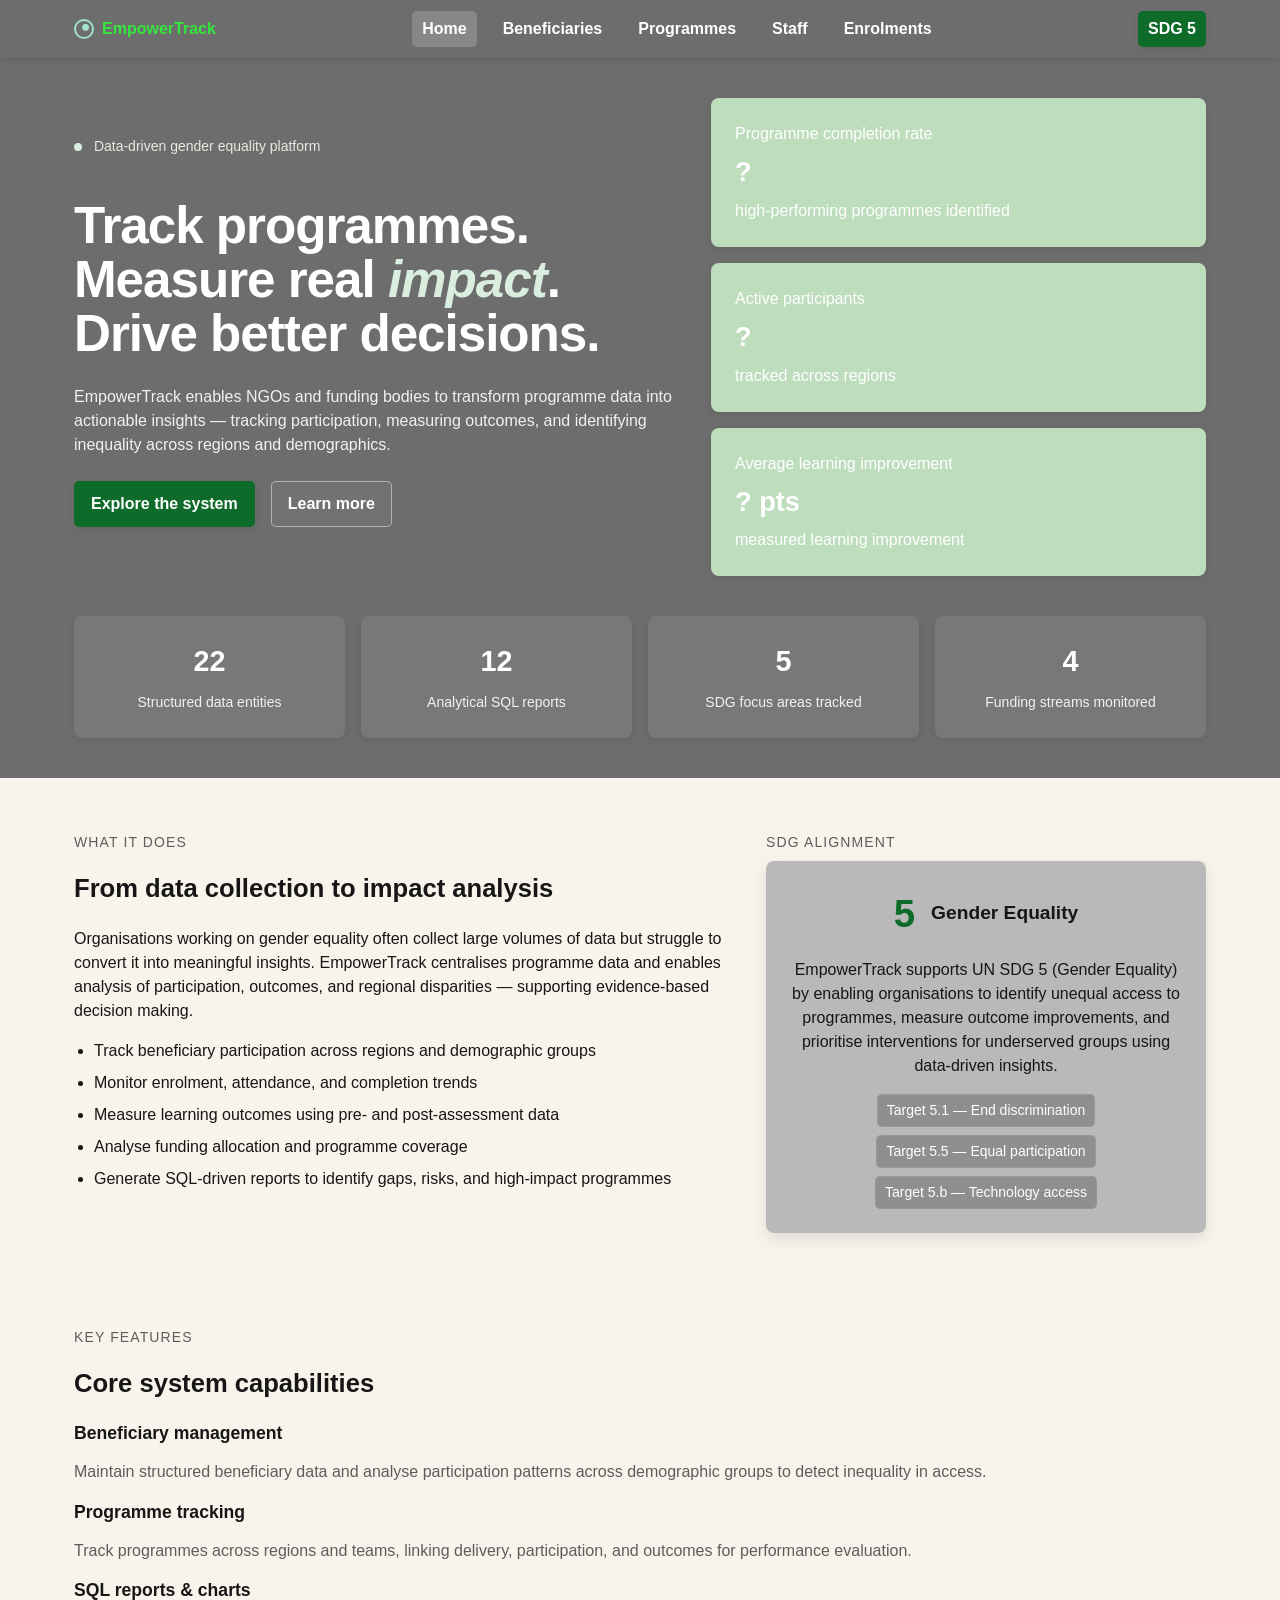
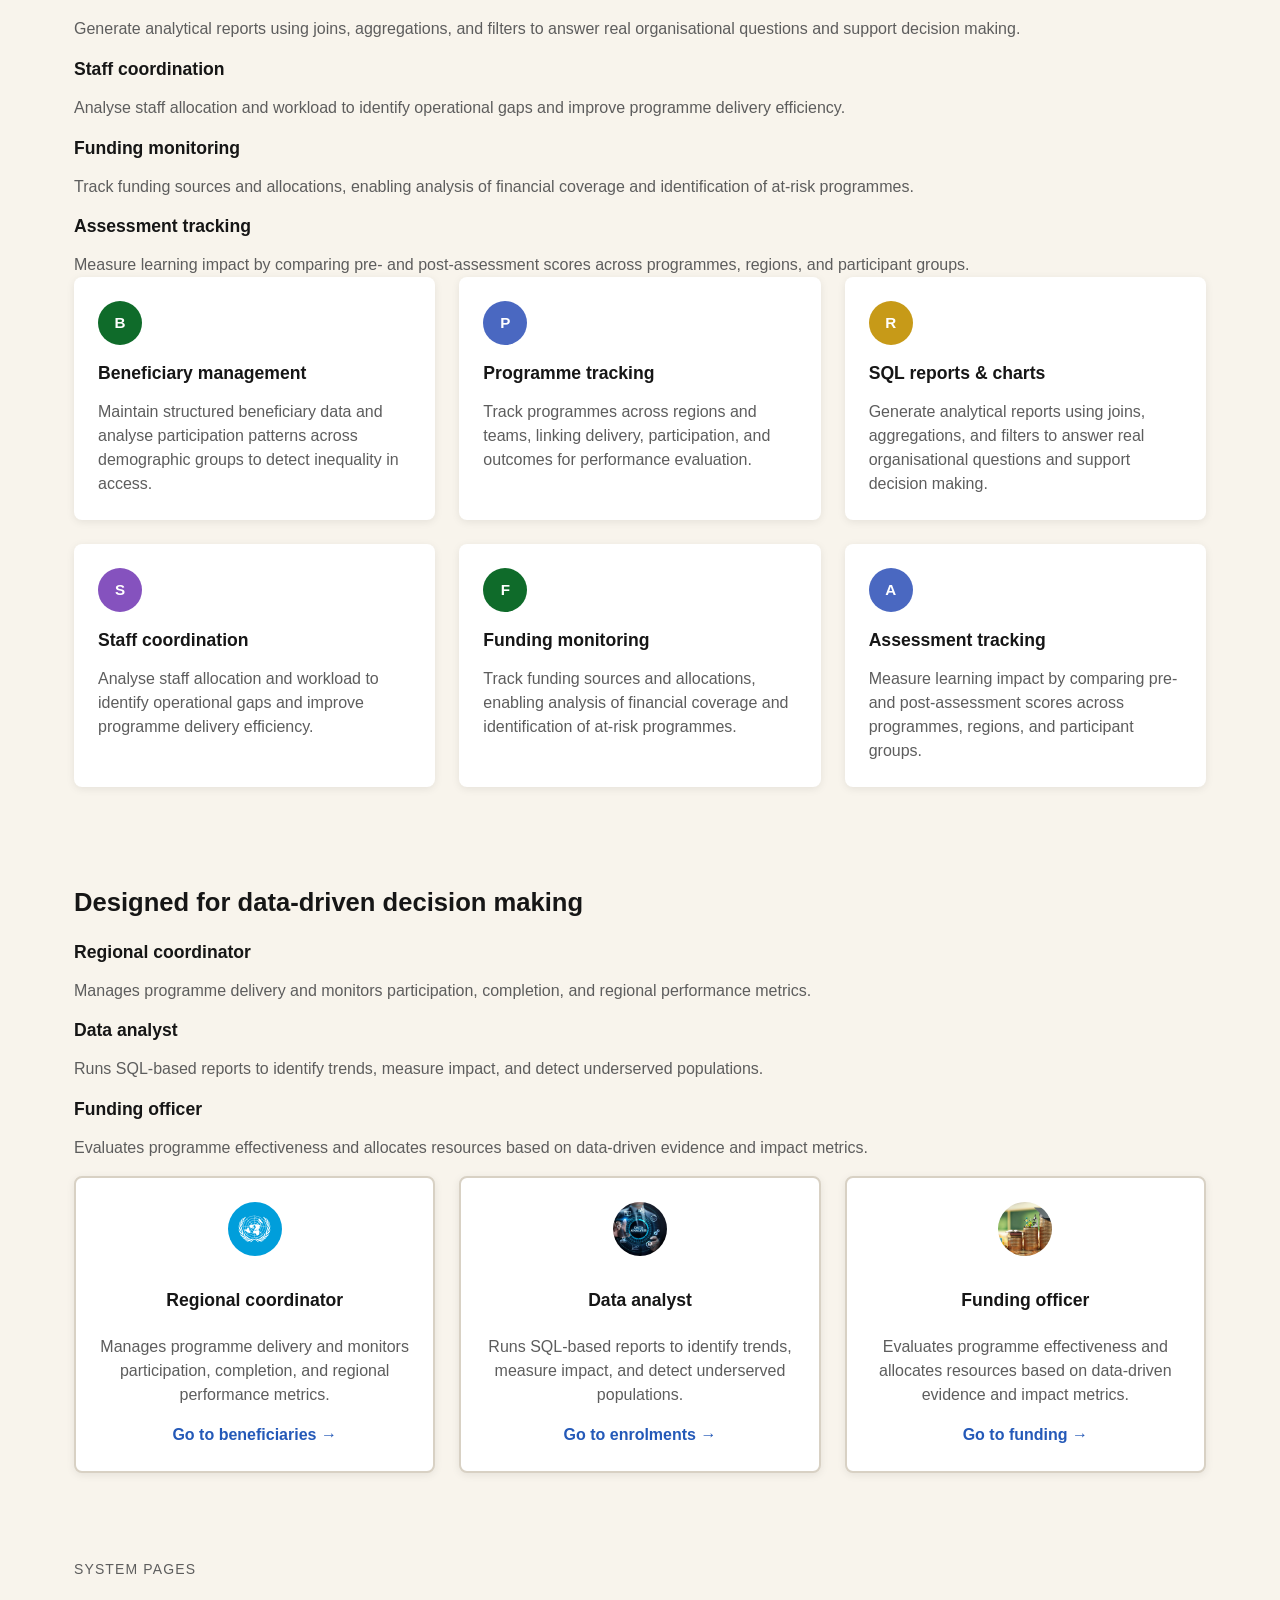
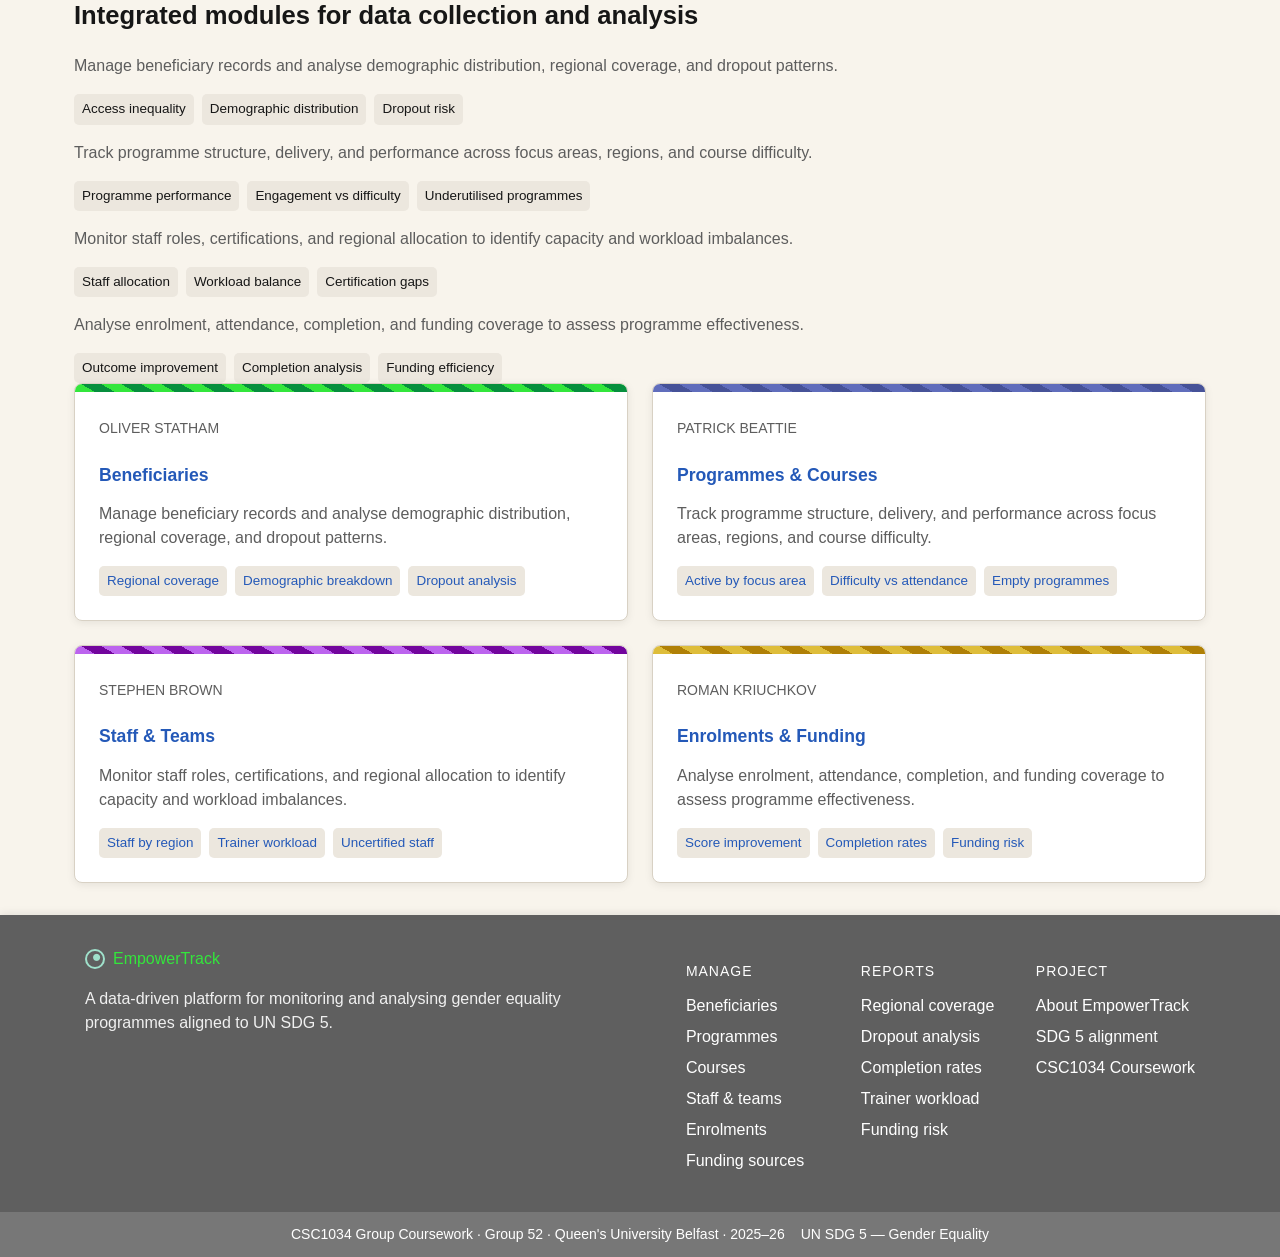
==== Website/src/html/index.html @ 38ff1b38 "Add SQL views for beneficiary progress, session attendance rate, and programme funding totals; remov" ====
<!DOCTYPE html>
<html lang="en">
<head>
  <meta charset="UTF-8" />
  <meta name="viewport" content="width=device-width, initial-scale=1.0" />
  <title>EmpowerTrack — Gender Equality Programme Monitoring</title>
  
  <link rel="preconnect" href="https://fonts.googleapis.com" />
  <link rel="preconnect" href="https://fonts.gstatic.com" crossorigin />
  <link href="https://fonts.googleapis.com/css2?family=DM+Serif+Display:ital@0;1&family=DM+Sans:opsz,wght@9..40,300;9..40,400;9..40,500&display=swap" rel="stylesheet" />
  <link rel="stylesheet" href="../css/style.css" />
</head>
<body>

  <div id="header-placeholder"></div>


  <main>

    <!-- hero section -->

    
    <section class="hero">
      <div class="container hero__inner"> 

        <div class="hero__content"> 

          
          <p class="hero__eyebrow">
            <span class="hero__eyebrow-dot"></span> 
            Data-driven gender equality platform
          </p>

          
          <h1 class="hero__title">
            Track programmes.<br>
            Measure real <em>impact</em>.<br>
            Drive better decisions.
          </h1>

          <p class="hero__subtitle">
            EmpowerTrack enables NGOs and funding bodies to transform programme data into actionable insights — tracking participation, measuring outcomes, and identifying inequality across regions and demographics.
          </p>

          <div class="hero__cta"> 
            <a href="beneficiaries.html" class="btn btn--primary">Explore the system</a>
            <a href="#about"             class="btn btn--outline">Learn more</a>
          </div>

        </div>

        
        <div class="hero__visual">
          <div class="hero__card hero__card--1">
            <span class="hero__card-label">Programme completion rate</span>
            <span class="hero__card-value">?</span>
            <span class="hero__card-sub">high-performing programmes identified</span>
          </div>
          <div class="hero__card hero__card--2">
            <span class="hero__card-label">Active participants</span>
            <span class="hero__card-value">?</span>
            <span class="hero__card-sub">tracked across regions</span>
          </div>
          <div class="hero__card hero__card--3">
            <span class="hero__card-label">Average learning improvement</span>
            <span class="hero__card-value">? pts</span>
            <span class="hero__card-sub">measured learning improvement</span>
          </div>
        </div>

      </div>
    </section>


    
    <section class="stats">
      <div class="container stats__grid"> 
        <div class="stats__item"> 
          <span class="stats__number">22</span>
          <span class="stats__label">Structured data entities</span>
        </div>
        <div class="stats__item">
          <span class="stats__number">12</span>
          <span class="stats__label">Analytical SQL reports</span>
        </div>
        <div class="stats__item">
          <span class="stats__number">5</span>
          <span class="stats__label">SDG focus areas tracked</span>
        </div>
        <div class="stats__item">
          <span class="stats__number">4</span>
          <span class="stats__label">Funding streams monitored</span>
        </div>
      </div>
    </section>


    
    <section class="about section" id="about">
      <div class="container about__inner"> 

        <div class="about__text"> 
          
          <p class="section__label">What it does</p>
            <h2 class="section__title">From data collection to impact analysis</h2>
            <p class="about__body">
              Organisations working on gender equality often collect large volumes of data but struggle to convert it into meaningful insights. EmpowerTrack centralises programme data and enables analysis of participation, outcomes, and regional disparities — supporting evidence-based decision making.
            </p>
            <ul class="about__list">
              <li>Track beneficiary participation across regions and demographic groups</li>
              <li>Monitor enrolment, attendance, and completion trends</li>
              <li>Measure learning outcomes using pre- and post-assessment data</li>
              <li>Analyse funding allocation and programme coverage</li>
              <li>Generate SQL-driven reports to identify gaps, risks, and high-impact programmes</li>
            </ul>
        </div>

        <div class="about__aside"> 
          <p class="section__label">SDG alignment</p>
          <div class="sdg-card"> 
            <div class="sdg-card__header"> 
              <span class="sdg-card__num">5</span> 
              <span class="sdg-card__name">Gender Equality</span>
            </div>
            <p class="sdg-card__body">
              EmpowerTrack supports UN SDG 5 (Gender Equality) by enabling organisations to identify unequal access to programmes, measure outcome improvements, and prioritise interventions for underserved groups using data-driven insights.
            </p>
            <div class="sdg-card__targets"> 
              <span class="sdg-target">Target 5.1 — End discrimination</span>
              <span class="sdg-target">Target 5.5 — Equal participation</span>
              <span class="sdg-target">Target 5.b — Technology access</span>
            </div>
          </div>
        </div>

      </div>
    </section>


    
    <section class="features section section--alt">
      <div class="container">

        <div class="section__header"> 
          <p class="section__label">Key features</p>
          <h2 class="section__title">Core system capabilities</h2>

          <h3 class="feature-card__title">Beneficiary management</h3>
          <p class="feature-card__body">
            Maintain structured beneficiary data and analyse participation patterns across demographic groups to detect inequality in access.
          </p>

          <h3 class="feature-card__title">Programme tracking</h3>
          <p class="feature-card__body">
            Track programmes across regions and teams, linking delivery, participation, and outcomes for performance evaluation.
          </p>

          <h3 class="feature-card__title">SQL reports &amp; charts</h3>
          <p class="feature-card__body">
            Generate analytical reports using joins, aggregations, and filters to answer real organisational questions and support decision making.
          </p>

          <h3 class="feature-card__title">Staff coordination</h3>
          <p class="feature-card__body">
            Analyse staff allocation and workload to identify operational gaps and improve programme delivery efficiency.
          </p>

          <h3 class="feature-card__title">Funding monitoring</h3>
          <p class="feature-card__body">
            Track funding sources and allocations, enabling analysis of financial coverage and identification of at-risk programmes.
          </p>

          <h3 class="feature-card__title">Assessment tracking</h3>
          <p class="feature-card__body">
            Measure learning impact by comparing pre- and post-assessment scores across programmes, regions, and participant groups.
          </p>
        </div>

        <div class="features__grid"> 

          
          
          <div class="feature-card">
            <div class="feature-card__icon feature-card__icon--green">B</div>
            <h3 class="feature-card__title">Beneficiary management</h3>
            <p class="feature-card__body">Maintain structured beneficiary data and analyse participation patterns across demographic groups to detect inequality in access.</p>
          </div>

          <div class="feature-card">
            <div class="feature-card__icon feature-card__icon--blue">P</div>
            <h3 class="feature-card__title">Programme tracking</h3>
            <p class="feature-card__body">Track programmes across regions and teams, linking delivery, participation, and outcomes for performance evaluation.</p>
          </div>

          <div class="feature-card">
            <div class="feature-card__icon feature-card__icon--amber">R</div>
            <h3 class="feature-card__title">SQL reports &amp; charts</h3>
            <p class="feature-card__body">Generate analytical reports using joins, aggregations, and filters to answer real organisational questions and support decision making.</p>
          </div>

          <div class="feature-card">
            <div class="feature-card__icon feature-card__icon--purple">S</div>
            <h3 class="feature-card__title">Staff coordination</h3>
            <p class="feature-card__body">Analyse staff allocation and workload to identify operational gaps and improve programme delivery efficiency.</p>
          </div>

          <div class="feature-card">
            <div class="feature-card__icon feature-card__icon--green">F</div>
            <h3 class="feature-card__title">Funding monitoring</h3>
            <p class="feature-card__body">Track funding sources and allocations, enabling analysis of financial coverage and identification of at-risk programmes.</p>
          </div>

          <div class="feature-card">
            <div class="feature-card__icon feature-card__icon--blue">A</div>
            <h3 class="feature-card__title">Assessment tracking</h3>
            <p class="feature-card__body">Measure learning impact by comparing pre- and post-assessment scores across programmes, regions, and participant groups.</p>
          </div>

        </div>
      </div>
    </section>


    
    <section class="users section">
      <!-- team cards -->
      <div class="container">
        <div class="section__header">
          <h2 class="section__title">Designed for data-driven decision making</h2>

          <h3 class="user-card__role">Regional coordinator</h3>
          <p class="user-card__desc">
            Manages programme delivery and monitors participation, completion, and regional performance metrics.
          </p>

          <h3 class="user-card__role">Data analyst</h3>
          <p class="user-card__desc">
            Runs SQL-based reports to identify trends, measure impact, and detect underserved populations.
          </p>

          <h3 class="user-card__role">Funding officer</h3>
          <p class="user-card__desc">
            Evaluates programme effectiveness and allocates resources based on data-driven evidence and impact metrics.
          </p>
        </div>
        <div class="users__grid"> 

          
          
          <div class="user-card">
            <div class="user-card__avatar">
                <img src="../../images/UN.svg" alt="UN" class="user-card__avatar-img">
            </div>

            <h3 class="user-card__role">Regional coordinator</h3>
            <p class="user-card__desc">Manages programme delivery and monitors participation, completion, and regional performance metrics.</p>
            <a href="beneficiaries.html" class="user-card__link">Go to beneficiaries &rarr;</a>
          </div>

          <div class="user-card">
            <div class="user-card__avatar">
                <img src="../../images/DA.webp" alt="Data Analyst" class="user-card__avatar-img">
            </div>
            
            <h3 class="user-card__role">Data analyst</h3>
            <p class="user-card__desc">Runs SQL-based reports to identify trends, measure impact, and detect underserved populations.</p>
            <a href="enrolments.html" class="user-card__link">Go to enrolments &rarr;</a>
          </div>

          <div class="user-card">
            <div class="user-card__avatar">
                <img src="../../images/FO.jpg" alt="Funding Officer" class="user-card__avatar-img">
            </div>
            <h3 class="user-card__role">Funding officer</h3>
            <p class="user-card__desc">Evaluates programme effectiveness and allocates resources based on data-driven evidence and impact metrics.</p>
            <a href="enrolments.html" class="user-card__link">Go to funding &rarr;</a>
          </div>

        </div>
      </div>
    </section>


    
    <section class="pages section section--alt">
      <div class="container">
        <div class="section__header">
          <p class="section__label">System pages</p>
          <h2 class="section__title">Integrated modules for data collection and analysis</h2>

          <p class="page-card__desc">
            Manage beneficiary records and analyse demographic distribution, regional coverage, and dropout patterns.
          </p>
          <div class="page-card__reports">
            <span>Access inequality</span>
            <span>Demographic distribution</span>
            <span>Dropout risk</span>
          </div>

          <p class="page-card__desc">
            Track programme structure, delivery, and performance across focus areas, regions, and course difficulty.
          </p>
          <div class="page-card__reports">
            <span>Programme performance</span>
            <span>Engagement vs difficulty</span>
            <span>Underutilised programmes</span>
          </div>

          <p class="page-card__desc">
            Monitor staff roles, certifications, and regional allocation to identify capacity and workload imbalances.
          </p>
          <div class="page-card__reports">
            <span>Staff allocation</span>
            <span>Workload balance</span>
            <span>Certification gaps</span>
          </div>

          <p class="page-card__desc">
            Analyse enrolment, attendance, completion, and funding coverage to assess programme effectiveness.
          </p>
          <div class="page-card__reports">
            <span>Outcome improvement</span>
            <span>Completion analysis</span>
            <span>Funding efficiency</span>
          </div>
        </div>
        <div class="pages__grid"> 

          
          
          <a href="beneficiaries.html" class="page-card">
            <div class="page-card__stripe page-card__stripe--green"></div>
            <div class="page-card__body">
              <span class="page-card__tag">Oliver Statham</span> 
              <h3 class="page-card__name">Beneficiaries</h3>
              <p class="page-card__desc">Manage beneficiary records and analyse demographic distribution, regional coverage, and dropout patterns.</p>
              <div class="page-card__reports"> 
                <span>Regional coverage</span>
                <span>Demographic breakdown</span>
                <span>Dropout analysis</span>
              </div>
            </div>
          </a>

          <a href="programmes.html" class="page-card">
            <div class="page-card__stripe page-card__stripe--blue"></div>
            <div class="page-card__body">
              <span class="page-card__tag">Patrick Beattie</span>
              <h3 class="page-card__name">Programmes &amp; Courses</h3>
              <p class="page-card__desc">Track programme structure, delivery, and performance across focus areas, regions, and course difficulty.</p>
              <div class="page-card__reports">
                <span>Active by focus area</span>
                <span>Difficulty vs attendance</span>
                <span>Empty programmes</span>
              </div>
            </div>
          </a>

          <a href="staff.html" class="page-card">
            <div class="page-card__stripe page-card__stripe--purple"></div>
            <div class="page-card__body">
              <span class="page-card__tag">Stephen Brown</span>
              <h3 class="page-card__name">Staff &amp; Teams</h3>
              <p class="page-card__desc">Monitor staff roles, certifications, and regional allocation to identify capacity and workload imbalances.</p>
              <div class="page-card__reports">
                <span>Staff by region</span>
                <span>Trainer workload</span>
                <span>Uncertified staff</span>
              </div>
            </div>
          </a>

          <a href="enrolments.html" class="page-card">
            <div class="page-card__stripe page-card__stripe--amber"></div>
            <div class="page-card__body">
              <span class="page-card__tag">Roman Kriuchkov</span>
              <h3 class="page-card__name">Enrolments &amp; Funding</h3>
              <p class="page-card__desc">Analyse enrolment, attendance, completion, and funding coverage to assess programme effectiveness.</p>
              <div class="page-card__reports">
                <span>Score improvement</span>
                <span>Completion rates</span>
                <span>Funding risk</span>
              </div>
            </div>
          </a>

        </div>
      </div>
    </section>

  </main>


  <div id="footer-placeholder"></div>

  <script src="../js/loadComponents.js"></script>
  
  <script src="../js/main.js"></script>

</body>
</html>
---- Website/src/css/style.css ----
:root {
    --color-bg: #f4efe6;
    --color-surface: #f8f4ec;
    --color-surface-2: #ffffff;
    --color-header: #6d6d6d;
    --color-footer: #5f5f5f;
    --color-footer-bottom: #777777;
    --color-text: #161616;
    --color-muted: #5d5d5d;
    --color-link: #2459b8;
    --color-link-hover: #5f87d9;
    --color-header-link-visited: #b7efc2;
    --color-border: #d8d1c4;
    --color-shadow: rgba(0, 0, 0, 0.12);
    --color-shadow-soft: rgba(0, 0, 0, 0.08);
    --color-accent: #0f6b2a;
    --color-accent-soft: #d9eedf;
    --color-card-green: #bdddbd;
    --color-card-icon: #575656;
    --color-page-green-1: #33e63c;
    --color-page-green-2: #068f3d;
    --color-page-blue-1: #606dbc;
    --color-page-blue-2: #465298;
    --color-page-purple-1: #bc64ee;
    --color-page-purple-2: #72059d;
    --color-page-amber-1: #debd3a;
    --color-page-amber-2: #b08006;
    --color-sdg-card: #b9b9b9;
    --color-red-note: #d94d4d;
    --font-main: Arial, Helvetica, sans-serif;
    --font-alt: sans-serif;
    --font-size-base: 16px;
    --font-size-small: 14px;
    --font-size-h1: 2.2rem;
    --font-size-h2: 1.6rem;
    --font-size-h3: 1.1rem;
    --spacing-xxs: 4px;
    --spacing-xs: 8px;
    --spacing-sm: 12px;
    --spacing-md: 16px;
    --spacing-lg: 24px;
    --spacing-xl: 32px;
    --spacing-2xl: 40px;
    --spacing-3xl: 56px;
    --radius-sm: 5px;
    --radius-md: 8px;
    --radius-lg: 12px;
    --shadow-card: 0 2px 8px var(--color-shadow-soft);
    --shadow-card-hover: 0 4px 14px var(--color-shadow);
    --shadow-panel: 0 6px 16px rgba(0, 0, 0, 0.10);
    --transition-fast: 0.18s ease;
    --content-width: 1180px;
}

/* === SECTION 1: Base styles & Variables – Oliver Statham === */
/* defaults for whole page */
* {
    box-sizing: border-box;
}

html {
    scroll-behavior: smooth;
}

body {
    margin: 0;
    font-family: var(--font-main);
    font-size: var(--font-size-base);
    color: var(--color-text);
    background: var(--color-bg);
    line-height: 1.5;
}

main {
    color: var(--color-text);
    font-family: var(--font-main);
    width: 100%;
    margin: 0;
    background: var(--color-bg);
}

img, svg {
    max-width: 100%;
    display: block;
}


h1 {
    font-size: var(--font-size-h1);
    line-height: 1.08;
    letter-spacing: -0.02em;
}


h2 {
    font-size: var(--font-size-h2);
    line-height: 1.15;
}

h3 {
    font-size: var(--font-size-h3);
    line-height: 1.2;
}

p {
    margin-bottom: var(--spacing-md);
}

a {
    color: var(--color-link);
    text-decoration: none;
    transition: color var(--transition-fast), opacity var(--transition-fast), transform var(--transition-fast), box-shadow var(--transition-fast), background-color var(--transition-fast);
}

a:visited {
    color: #6f46a8;
}

a:hover {
    color: var(--color-link-hover);
}

a:active {
    color: #4f74c2;
}

.container {
    max-width: var(--content-width);
    margin: 0 auto;
    padding-left: var(--spacing-lg);
    padding-right: var(--spacing-lg);
}

.section {
    padding-top: var(--spacing-2xl);
    padding-bottom: var(--spacing-2xl);
}

.section--alt {
    background: var(--color-surface);
}

.section__label {
    text-transform: uppercase;
    letter-spacing: 0.08em;
    font-size: var(--font-size-small);
    color: var(--color-muted);
    margin-bottom: var(--spacing-xs);
}

.section__title {
    font-size: var(--font-size-h2);
    margin-bottom: var(--spacing-lg);
    font-weight: 700;
}
/* === SECTION 1 END ========================================= */




/* === SECTION 2: Header & Navigation – Patrick Beattie === */
/* nav stuff */
.site-header {
    position: sticky;
    top: 0;
    z-index: 10;
    background-color: var(--color-header);
    box-shadow: 0 2px 8px rgba(0, 0, 0, 0.12);
}

.nav {
    min-height: 58px;
    display: flex;
    align-items: center;
    justify-content: space-between;
    font-weight: 700;
    font-family: var(--font-alt);
    gap: var(--spacing-md);
}

.nav__logo {
    display: flex;
    align-items: center;
    gap: var(--spacing-xs);
    color: #fff;
}

.nav__logo:hover {
    color: #fff;
    opacity: 0.9;
}

.nav__logo-name {
    color: var(--color-page-green-1);
    font-size: 1rem;
}

.nav__logo-mark {
    width: 20px;
    height: 20px;
    border-radius: 50%;
    border: 2px solid #9FE1CB;
    background: radial-gradient(circle at 60% 40%, #9FE1CB 0 3px, transparent 4px);
    flex: 0 0 auto;
}

.nav__links {
    margin: 0 auto;
    display: flex;
    align-items: center;
    gap: var(--spacing-md);
    flex-wrap: wrap;
    justify-content: center;
}

.nav__link {
    color: #ffffff;
    padding: 6px 10px;
    border-radius: var(--radius-sm);
}

.nav__link:visited {
    color: var(--color-header-link-visited);
}

.nav__link:hover {
    color: #ffffff;
    background: rgba(255, 255, 255, 0.12);
}

.nav__link--active {
    background: rgba(255, 255, 255, 0.18);
}

.nav__burger {
    display: none;
    background: transparent;
    border: 1px solid rgba(255, 255, 255, 0.25);
    border-radius: var(--radius-sm);
    padding: 8px;
    cursor: pointer;
}

.nav__burger span {
    display: block;
    width: 18px;
    height: 2px;
    background: #ffffff;
    margin: 3px 0;
}

.nav__actions {
    display: flex;
    align-items: center;
}

.badge--sdg {
    display: inline-block;
    background-color: var(--color-accent);
    color: #fff;
    border-radius: var(--radius-sm);
    padding: 6px 10px;
    box-shadow: var(--shadow-card);
}
/* === SECTION 2 END ===== */












/* === SECTION 3: Main Content & Cards – Stephen Brown === */
/* content bits */
.hero {
    background-color: var(--color-header);
    color: #ffffff;
    padding-top: var(--spacing-2xl);
    padding-bottom: var(--spacing-2xl);
}

.hero__inner {
    display: flex;
    gap: var(--spacing-xl);
    align-items: stretch;
}

.hero__content {
    width: 55%;
    padding-top: var(--spacing-lg);
}

.hero__eyebrow {
    margin-bottom: var(--spacing-md);
    color: #e4eadf;
    font-size: var(--font-size-small);
}

.hero__eyebrow-dot {
    display: inline-block;
    width: 8px;
    height: 8px;
    border-radius: 50%;
    background: var(--color-accent-soft);
    margin-right: 8px;
}

.hero__title {
    font-size: clamp(2rem, 4vw, 3.5rem);
    line-height: 1.05;
    margin-bottom: var(--spacing-lg);
}

.hero__title em {
    color: var(--color-accent-soft);
    font-style: italic;
}

.hero__subtitle {
    max-width: 42rem;
    color: #f1f1f1;
    margin-bottom: var(--spacing-lg);
}

.hero__cta {
    display: flex;
    gap: var(--spacing-md);
    flex-wrap: wrap;
}

.btn {
    display: inline-block;
    padding: 10px 16px;
    border-radius: var(--radius-sm);
    border: 1px solid transparent;
    font-weight: 700;
}

.btn--primary {
    background: var(--color-accent);
    color: #ffffff;
    box-shadow: var(--shadow-card);
}

.btn--primary:hover {
    color: #ffffff;
    transform: translateY(-1px);
    box-shadow: var(--shadow-card-hover);
}

.btn--outline {
    border-color: rgba(255, 255, 255, 0.45);
    color: #ffffff;
    background: rgba(255, 255, 255, 0.04);
}

.btn--outline:hover {
    color: #ffffff;
    background: rgba(255, 255, 255, 0.12);
}

.hero__visual {
    width: 45%;
    display: flex;
    flex-direction: column;
    gap: var(--spacing-md);
    justify-content: center;
}

.hero__card {
    background-color: var(--color-card-green);
    border-radius: var(--radius-md);
    padding: var(--spacing-lg);
    box-shadow: var(--shadow-card);
    min-height: 92px;
}

.hero__card-label,
.hero__card-sub {
    display: block;
}

.hero__card-value {
    display: block;
    margin: 6px 0;
    font-size: 1.7rem;
    font-weight: 700;
}

.stats {
    background-color: var(--color-header);
    padding-top: 0;
    padding-bottom: var(--spacing-2xl);
}

.stats__grid {
    display: grid;
    gap: var(--spacing-md);
    grid-template-columns: repeat(4, 1fr);
}

.stats__item {
    background: rgba(255, 255, 255, 0.08);
    color: #ffffff;
    padding: var(--spacing-lg);
    border-radius: var(--radius-md);
    box-shadow: var(--shadow-card);
    text-align: center;
}

.stats__number {
    display: block;
    font-size: 1.8rem;
    font-weight: 700;
    margin-bottom: 6px;
}

.stats__label {
    font-size: var(--font-size-small);
    color: #f2f2f2;
}

.about {
    background-color: var(--color-surface);
}

.about__inner {
    display: flex;
    gap: var(--spacing-xl);
}

.about__text {
    width: 60%;
}

.about__aside {
    width: 40%;
}

.about__body {
    color: var(--color-text);
    margin-bottom: var(--spacing-md);
}

.about__list {
    margin: 0;
    padding-left: 20px;
}

.about__list li {
    margin-bottom: 8px;
}

.sdg-card {
    background-color: var(--color-sdg-card);
    border-radius: var(--radius-md);
    padding: var(--spacing-lg);
    text-align: center;
    box-shadow: var(--shadow-panel);
}

.sdg-card__header {
    display: flex;
    align-items: center;
    justify-content: center;
    gap: var(--spacing-md);
    margin-bottom: var(--spacing-md);
}

.sdg-card__num {
    font-size: 2.4rem;
    font-weight: 700;
    color: var(--color-accent);
}

.sdg-card__name {
    font-size: 1.2rem;
    font-weight: 700;
}

.sdg-card__body {
    margin-bottom: var(--spacing-md);
}

.sdg-card__targets {
    display: flex;
    flex-wrap: wrap;
    gap: var(--spacing-xs);
    justify-content: center;
}

.sdg-target {
    background-color: #8f8f8f;
    color: #ffffff;
    border-radius: var(--radius-sm);
    padding: 6px 10px;
    font-size: var(--font-size-small);
    box-shadow: inset 0 0 0 1px rgba(255, 255, 255, 0.08);
}

.features {
    margin-bottom: 0;
    padding-top: var(--spacing-2xl);
}

.features p {
    margin-bottom: 0;
}

.features__grid {
    display: grid;
    gap: var(--spacing-lg);
    justify-content: space-evenly;
    grid-template-columns: repeat(3, 1fr);
}

.feature-card {
    max-width: 100%;
    background-color: var(--color-surface-2);
    overflow: hidden;
    border-radius: var(--radius-md);
    box-shadow: var(--shadow-card);
    padding: var(--spacing-lg);
}

.feature-card__icon {
    display: grid;
    place-items: center;
    width: 44px;
    height: 44px;
    border-radius: 50%;
    color: #ffffff;
    background-color: var(--color-card-icon);
    margin-bottom: var(--spacing-md);
    font-weight: 700;
    font-size: 0.95rem;
}

.feature-card__icon--green { background: var(--color-accent); }
.feature-card__icon--blue { background: #4a68c1; }
.feature-card__icon--amber { background: #c79a18; }
.feature-card__icon--purple { background: #8552be; }

.feature-card__title {
    margin-bottom: 8px;
}

.feature-card__body {
    color: var(--color-muted);
}

.users {
    background-color: var(--color-surface);
    padding-top: var(--spacing-2xl);
}

.users__grid {
    display: grid;
    gap: var(--spacing-lg);
    justify-content: space-evenly;
    grid-template-columns: repeat(3, 1fr);
}

.user-card {
    border: 2px solid var(--color-border);
    border-radius: var(--radius-md);
    background: #ffffff;
    padding: var(--spacing-lg);
    box-shadow: var(--shadow-card);
    display: flex;
    flex-direction: column;
    align-items: center;
    text-align: center;
}

.user-card__avatar {
    width: 54px;
    height: 54px;
    border-radius: 50%;
    position: relative;
    overflow: hidden;
    display: grid;
    place-items: center;
    font-weight: 700;
    margin-bottom: var(--spacing-md);
}

.user-card__avatar-img {
    width: 100%;
    height: 100%;
    object-fit: cover;
    display: block;
}


.user-card__role {
    margin-bottom: 8px;
}

.user-card__desc {
    color: var(--color-muted);
    margin-bottom: var(--spacing-md);
}


.user-card__link {
    font-weight: 700;
}

.user-card__link:hover {
    text-decoration: underline;
}

.pages {
    background-color: var(--color-surface);
    padding-top: var(--spacing-xl);
    padding-bottom: var(--spacing-xl);
}

.pages__grid {
    display: grid;
    gap: var(--spacing-lg);
    justify-content: space-evenly;
    grid-template-columns: repeat(2, 1fr);
}

.page-card {
    display: block;
    background: var(--color-surface-2);
    border-radius: var(--radius-md);
    overflow: hidden;
    box-shadow: var(--shadow-card);
    border: 1px solid var(--color-border);
}


.page-card:hover {
    transform: translateY(-2px);
    box-shadow: var(--shadow-card-hover);
}

.page-card__stripe {
    height: 8px;
}

.page-card__stripe--green {
    background: repeating-linear-gradient(30deg, var(--color-page-green-1), var(--color-page-green-1) 10px, var(--color-page-green-2) 10px, var(--color-page-green-2) 20px);
}

.page-card__stripe--blue {
    background: repeating-linear-gradient(30deg, var(--color-page-blue-1), var(--color-page-blue-1) 10px, var(--color-page-blue-2) 10px, var(--color-page-blue-2) 20px);
}

.page-card__stripe--purple {
    background: repeating-linear-gradient(30deg, var(--color-page-purple-1), var(--color-page-purple-1) 10px, var(--color-page-purple-2) 10px, var(--color-page-purple-2) 20px);
}

.page-card__stripe--amber {
    background: repeating-linear-gradient(30deg, var(--color-page-amber-1), var(--color-page-amber-1) 10px, var(--color-page-amber-2) 10px, var(--color-page-amber-2) 20px);
}

.page-card__body {
    padding: var(--spacing-lg);
}

.page-card__tag {
    display: inline-block;
    font-size: var(--font-size-small);
    text-transform: uppercase;
    color: var(--color-muted);
    margin-bottom: var(--spacing-xs);
}

.page-card__name {
    margin-bottom: 8px;
}

.page-card__desc {
    color: var(--color-muted);
    margin-bottom: var(--spacing-md);
}

.page-card__reports {
    display: flex;
    flex-wrap: wrap;
    gap: var(--spacing-xs);
}

.page-card__reports span {
    background: #ece7de;
    border-radius: var(--radius-sm);
    padding: 5px 8px;
    font-size: 0.84rem;
}
/* SECTION 3 END */






/* === SECTION 4: Footer & Responsive – Roman Kriuchkov === */
/* footer + media here */
.site-footer {
    color: #ffffff;
    font-family: var(--font-main);
    width: 100%;
    background-color: var(--color-footer);
    box-shadow: 0 -2px 8px rgba(0, 0, 0, 0.08);
}

.footer__inner {
    display: flex;
    justify-content: space-evenly;
    gap: var(--spacing-lg);
    padding-top: var(--spacing-xl);
    padding-bottom: var(--spacing-xl);
}

.footer__brand {
    width: 50%;
}

.footer__brand-desc {
    color: #f0f0f0;
    max-width: 34rem;
}

.footer__col {
    min-width: 140px;
}

.footer__col-title {
    text-transform: uppercase;
    letter-spacing: 0.07em;
    font-size: var(--font-size-small);
    margin-bottom: var(--spacing-sm);
}

.footer__links {
    list-style: none;
    padding: 0;
    margin: 0;
}

.footer__links li {
    margin-bottom: 7px;
}

.footer__links a {
    color: #ffffff;
}

.footer__links a:hover {
    color: #d9efff;
    text-decoration: underline;
}

.footer__bottom {
    display: flex;
    background-color: var(--color-footer-bottom);
}

.footer__bottom-inner {
    display: flex;
    justify-content: space-between;
    gap: var(--spacing-md);
    padding-top: var(--spacing-sm);
    padding-bottom: var(--spacing-sm);
    font-size: var(--font-size-small);
}

.footer__sdg {
    text-align: right;
}

/* Basic responsive tweaks */
@media (max-width: 768px) {
    .nav {
        padding-top: 8px;
        padding-bottom: 8px;
    }

    .nav__burger {
        display: inline-block;
    }

    .nav__links {
        position: absolute;
        top: 58px;
        left: 0;
        right: 0;
        margin: 0;
        background: var(--color-header);
        padding: var(--spacing-md);
        display: none;
        flex-direction: column;
        align-items: flex-start;
        gap: var(--spacing-xs);
        box-shadow: var(--shadow-panel);
    }

    .nav__links.open {
        display: flex;
    }

    .hero__inner,
    .about__inner,
    .footer__inner {
        flex-direction: column;
    }

    .hero__content,
    .hero__visual,
    .about__text,
    .about__aside,
    .footer__brand {
        width: 100%;
    }

    .stats__grid,
    .features__grid,
    .users__grid,
    .pages__grid {
        grid-template-columns: repeat(2, 1fr);
    }

    .footer__bottom-inner {
        flex-direction: column;
        align-items: flex-start;
    }
}

@media (max-width: 480px) {
    .container {
        padding-left: var(--spacing-md);
        padding-right: var(--spacing-md);
    }

    .hero {
        padding-top: var(--spacing-xl);
    }

    .hero__cta {
        flex-direction: column;
        align-items: flex-start;
    }

    .stats__grid,
    .features__grid,
    .users__grid,
    .pages__grid {
        grid-template-columns: 1fr;
    }

    .section {
        padding-top: var(--spacing-xl);
        padding-bottom: var(--spacing-xl);
    }

    .page-card__reports,
    .sdg-card__targets {
        flex-direction: column;
        align-items: flex-start;
    }

    .nav__logo-name {
        font-size: 0.95rem;
    }
}
/* === SECTION 4 END ========================================= */
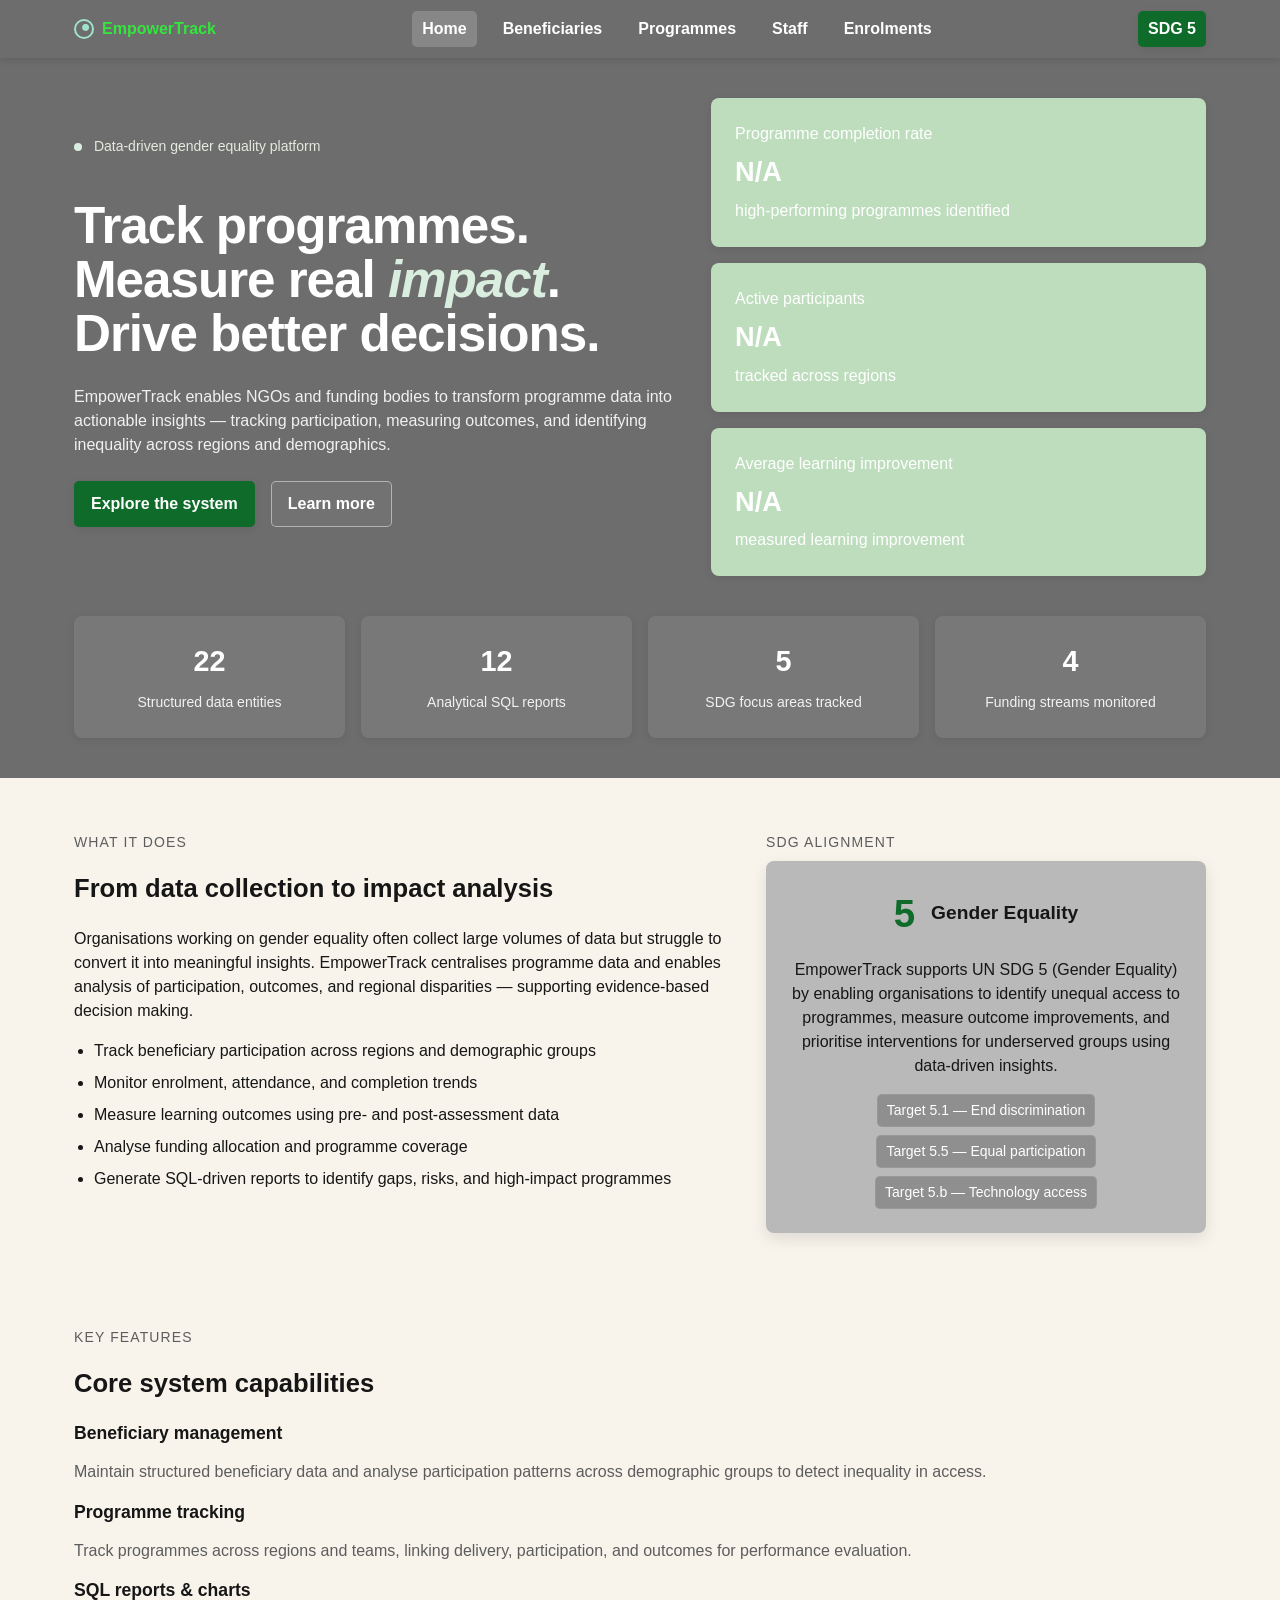
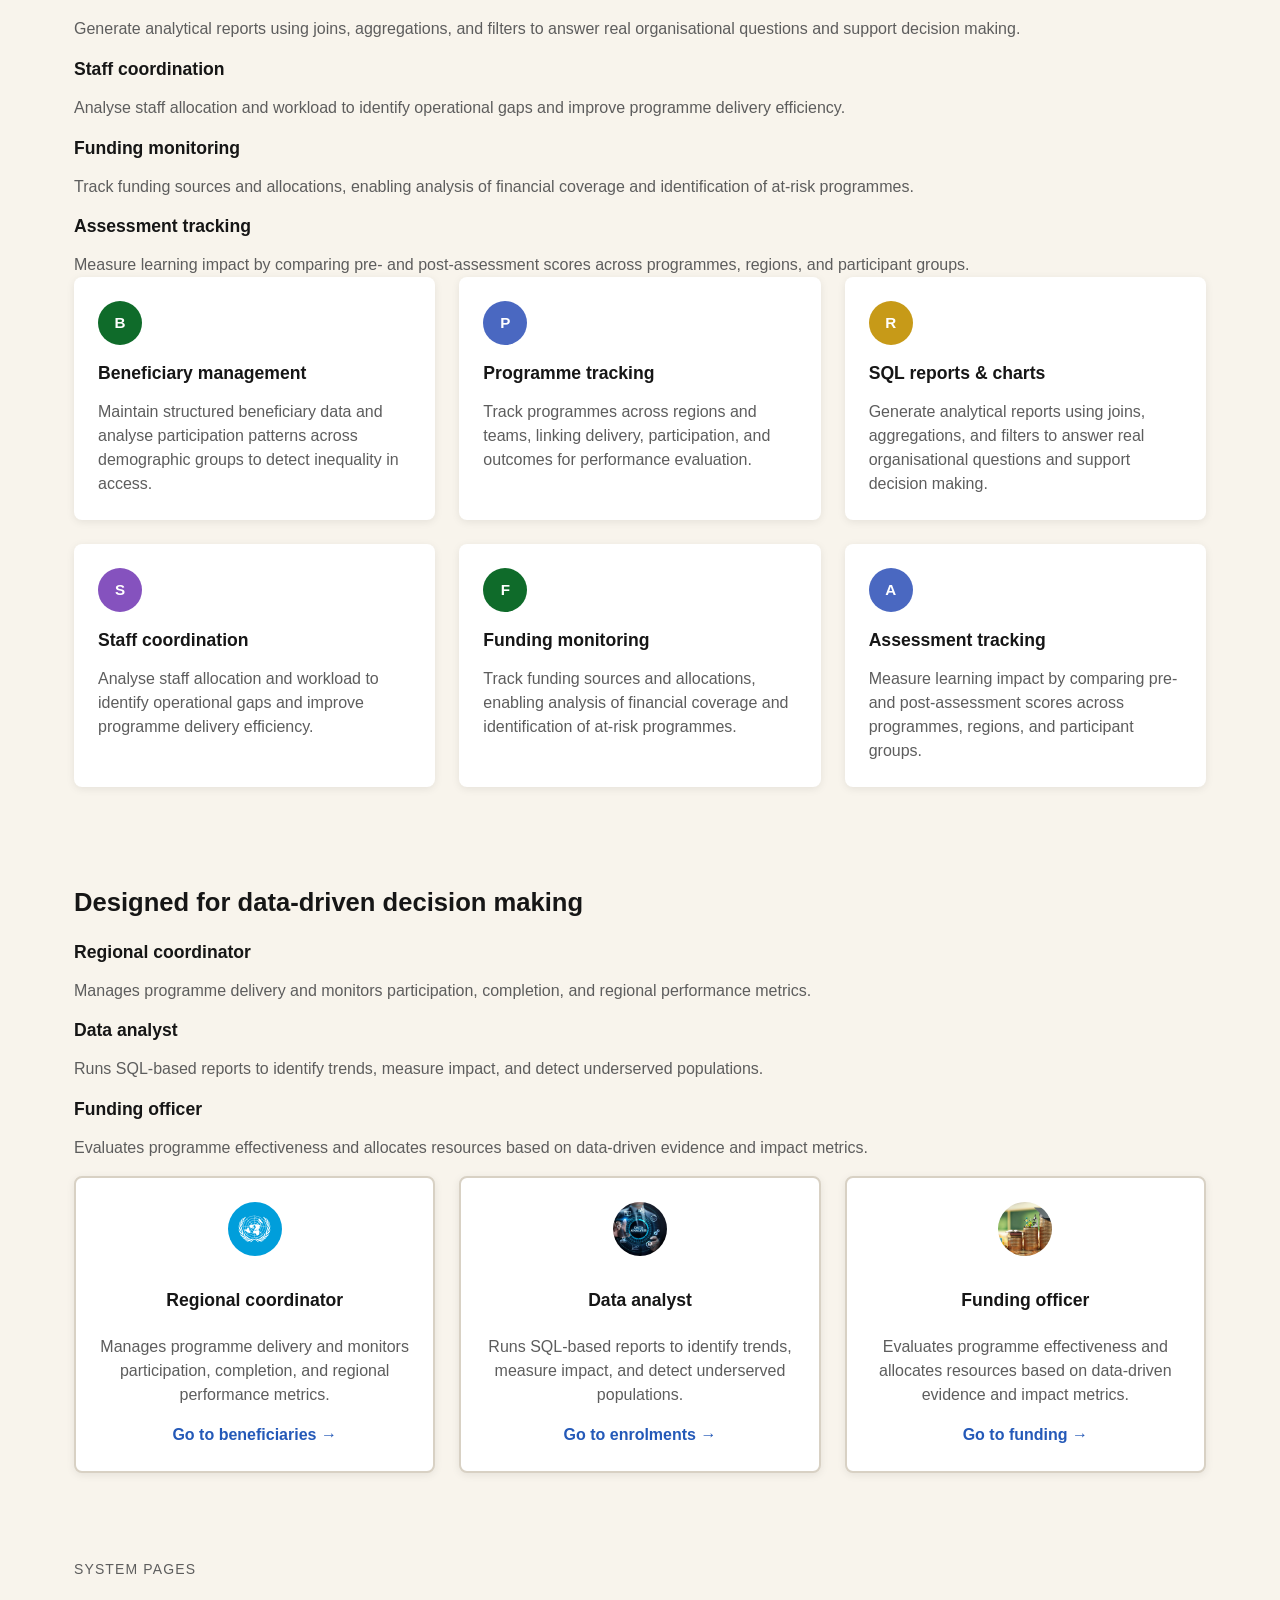
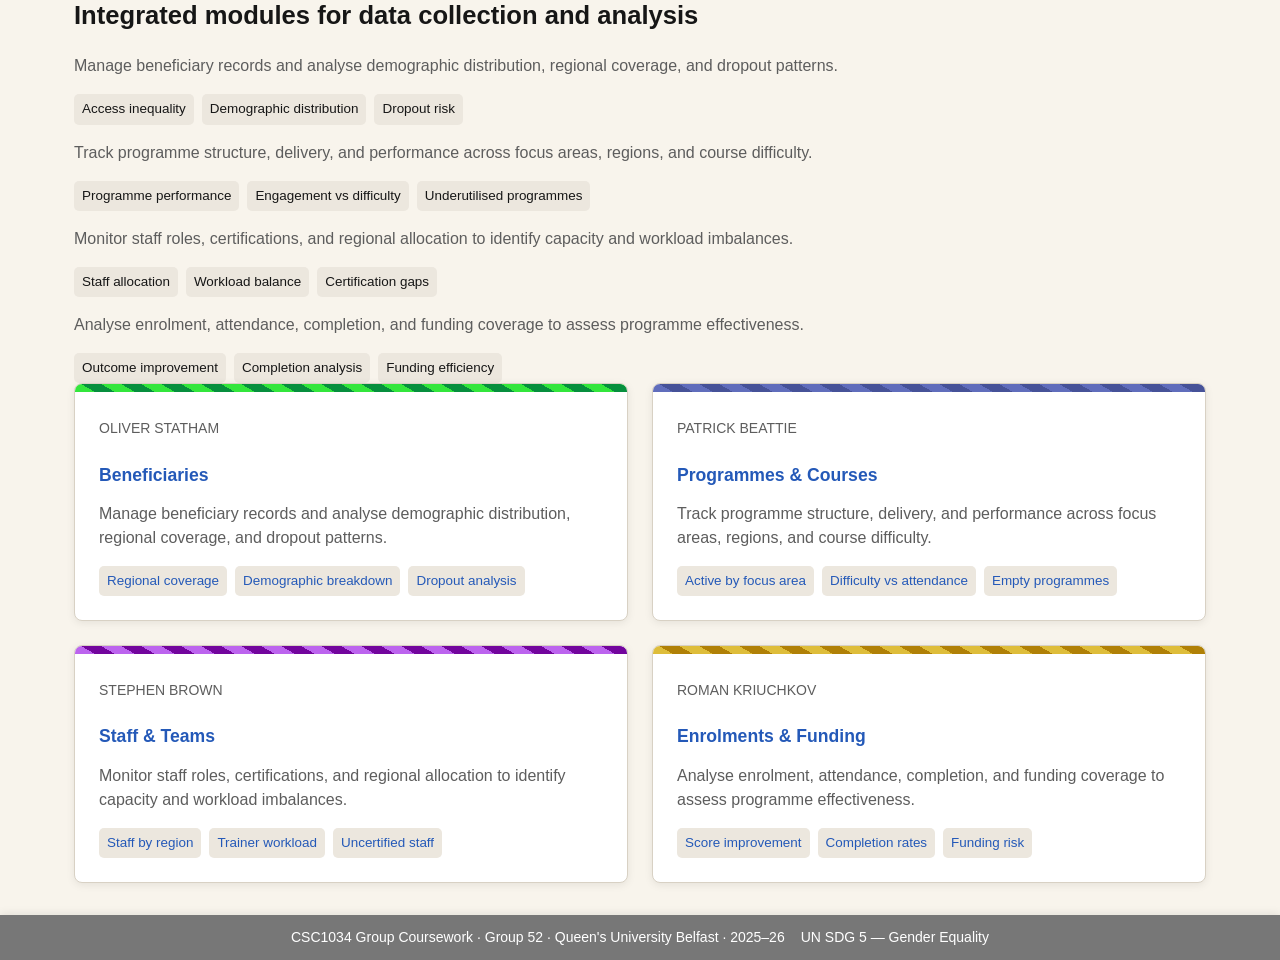
==== commit 0675d89c: "Refactor database interaction and enhance SQL views" ====
--- a/Website/src/html/index.html
+++ b/Website/src/html/index.html
@@ -394,6 +394,7 @@
   <div id="footer-placeholder"></div>
 
   <script src="../js/loadComponents.js"></script>
+  <script src="../js/repository.js"></script>
   
   <script src="../js/main.js"></script>
 
--- a/Website/src/css/style.css
+++ b/Website/src/css/style.css
@@ -159,7 +159,6 @@
 
 
 /* === SECTION 2: Header & Navigation – Patrick Beattie === */
-/* nav stuff */
 .site-header {
     position: sticky;
     top: 0;
@@ -779,7 +778,144 @@
     text-align: right;
 }
 
-/* Basic responsive tweaks */
+.form-grid {
+    display: grid;
+    grid-template-columns: repeat(2, minmax(0, 1fr));
+    gap: var(--spacing-md);
+}
+
+@media (max-width: 720px) {
+    .form-grid {
+        grid-template-columns: 1fr;
+    }
+}
+
+.form-field {
+    display: flex;
+    flex-direction: column;
+    gap: var(--spacing-xs);
+}
+
+.form-field label {
+    font-weight: 700;
+}
+
+.form-field input,
+.form-field select,
+.form-field textarea {
+    width: 100%;
+    padding: 0.7rem 0.8rem;
+    border: 1px solid var(--color-border);
+    border-radius: var(--radius-md);
+    background: var(--color-surface-2);
+    font: inherit;
+    color: var(--color-text);
+}
+
+.form-field textarea {
+    resize: vertical;
+}
+
+.form-field--inline {
+    flex-direction: row;
+    align-items: center;
+    gap: var(--spacing-sm);
+}
+
+.form-field--inline input {
+    width: auto;
+}
+
+.field-error {
+    min-height: 1em;
+    margin: 0;
+    font-size: var(--font-size-small);
+    color: var(--color-red-note);
+}
+
+.form-feedback {
+    margin: var(--spacing-sm) 0 0;
+    font-size: var(--font-size-small);
+}
+
+.form-feedback[data-state="success"] {
+    color: var(--color-accent);
+}
+
+.form-feedback[data-state="error"] {
+    color: var(--color-red-note);
+}
+
+.form-actions {
+    display: flex;
+    justify-content: flex-end;
+    gap: var(--spacing-sm);
+    margin-top: var(--spacing-md);
+    flex-wrap: wrap;
+}
+
+table {
+    width: 100%;
+    border-collapse: collapse;
+    border: 1px solid #b8b8b8;
+    margin-top: 12px;
+}
+
+th {
+    border: 1px solid #b8b8b8;
+    padding: 8px;
+    text-align: left;
+    background-color: #d9e6f2;
+}
+
+td {
+    border: 1px solid #b8b8b8;
+    padding: 8px;
+}
+
+tr {
+    border: 1px solid #b8b8b8;
+}
+
+tr:nth-child(even) {
+    background-color: #f2f2f2;
+}
+
+.table-wrapper {
+    max-height: 420px;
+    overflow: hidden;
+    border: 1px solid var(--color-border);
+    border-radius: var(--radius-md);
+    background: var(--color-surface-2);
+}
+
+.table-scroll {
+    max-height: 420px;
+    overflow-y: auto;
+}
+
+.table thead th {
+    position: sticky;
+    top: 0;
+    z-index: 2;
+}
+
+
+.btn--table {
+    background: #000;
+    color: #fff;
+    border: 1px solid #000;
+    padding: 6px 10px;
+    border-radius: var(--radius-sm);
+    font-size: var(--font-size-small);
+    cursor: pointer;
+}
+
+.btn--table:hover {
+    background: #222;
+    border-color: #222;
+}
+
 @media (max-width: 768px) {
     .nav {
         padding-top: 8px;
@@ -873,5 +1009,26 @@
         font-size: 0.95rem;
     }
 }
+
+.form-section {
+    margin-top: var(--spacing-lg);
+    padding: var(--spacing-lg);
+    border: 1px solid var(--color-border);
+    border-radius: var(--radius-md);
+    background: var(--color-surface-2);
+}
+
+.form-row {
+    display: flex;
+    flex-wrap: wrap;
+    gap: var(--spacing-md);
+    margin-bottom: var(--spacing-md);
+}
+
+.form-row .form-field {
+    flex: 1 1 220px;
+    min-width: 0;
+}
+
 /* === SECTION 4 END ========================================= */
 
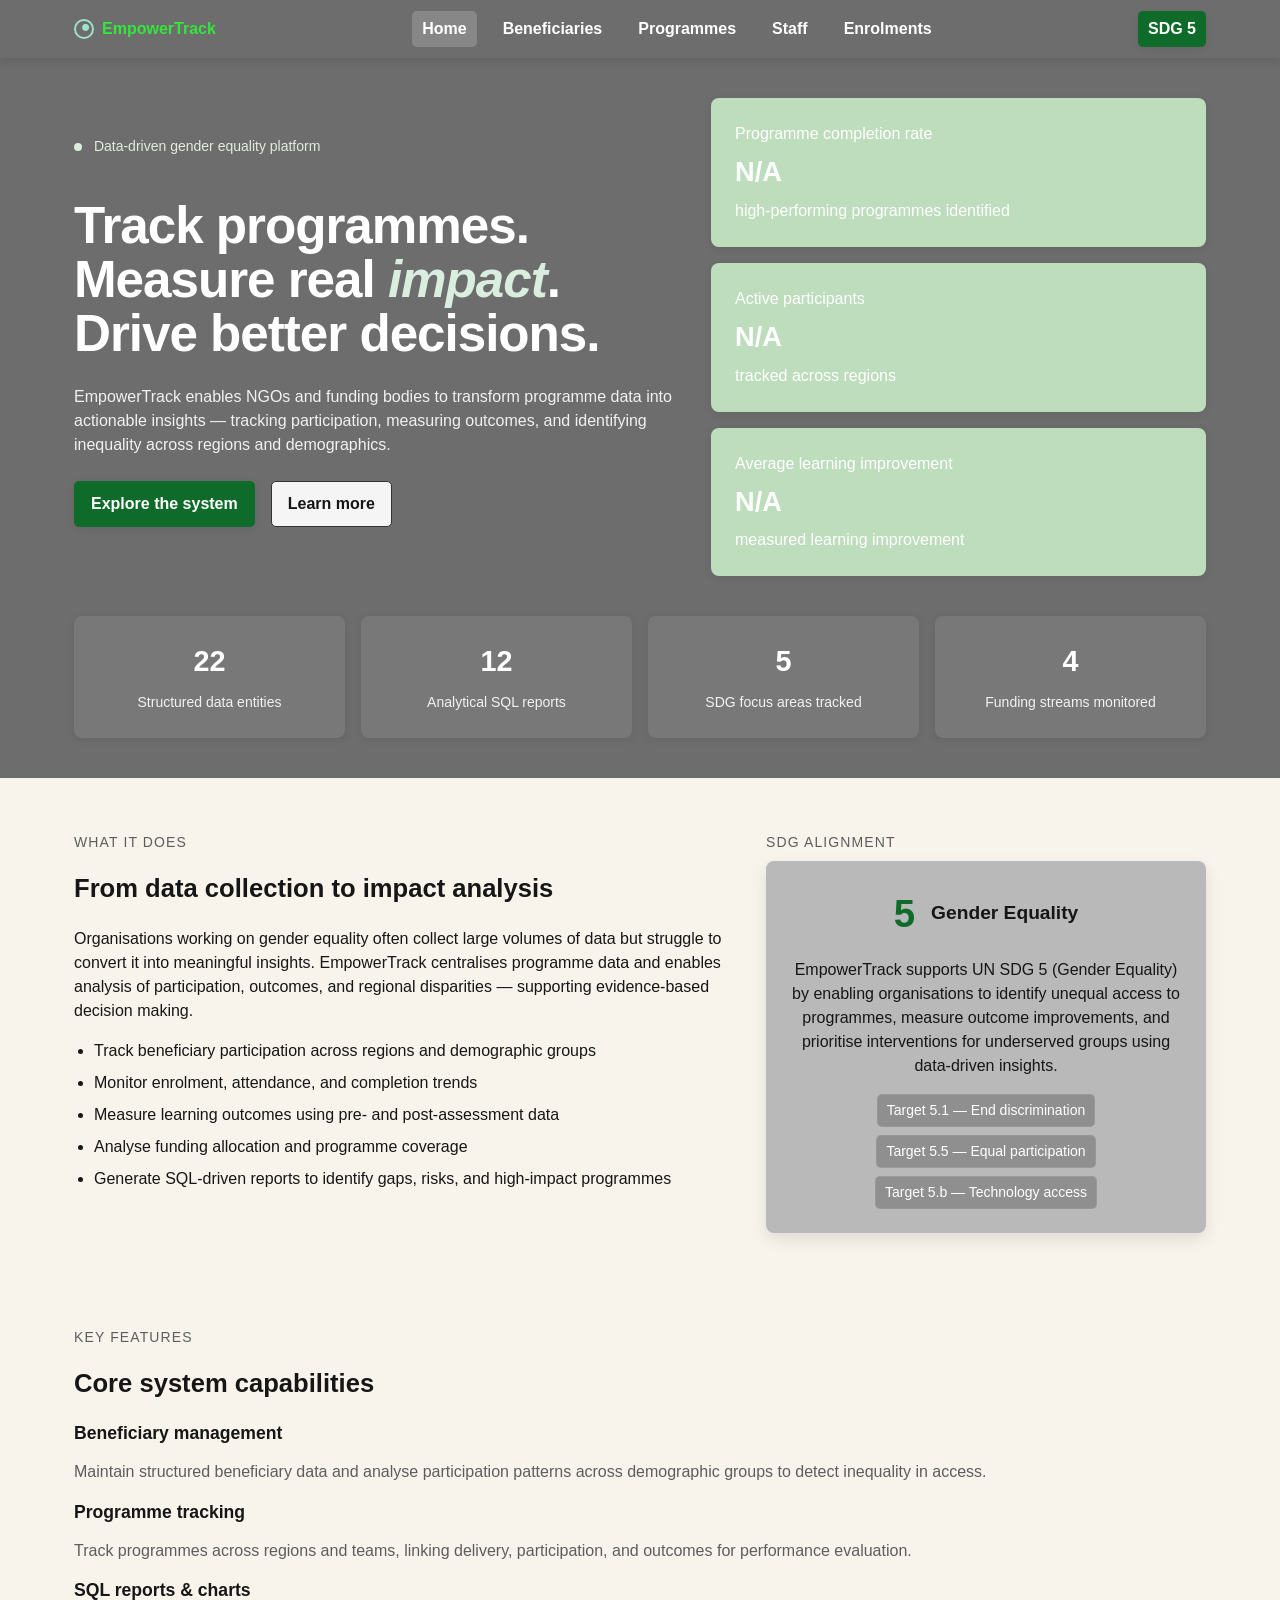
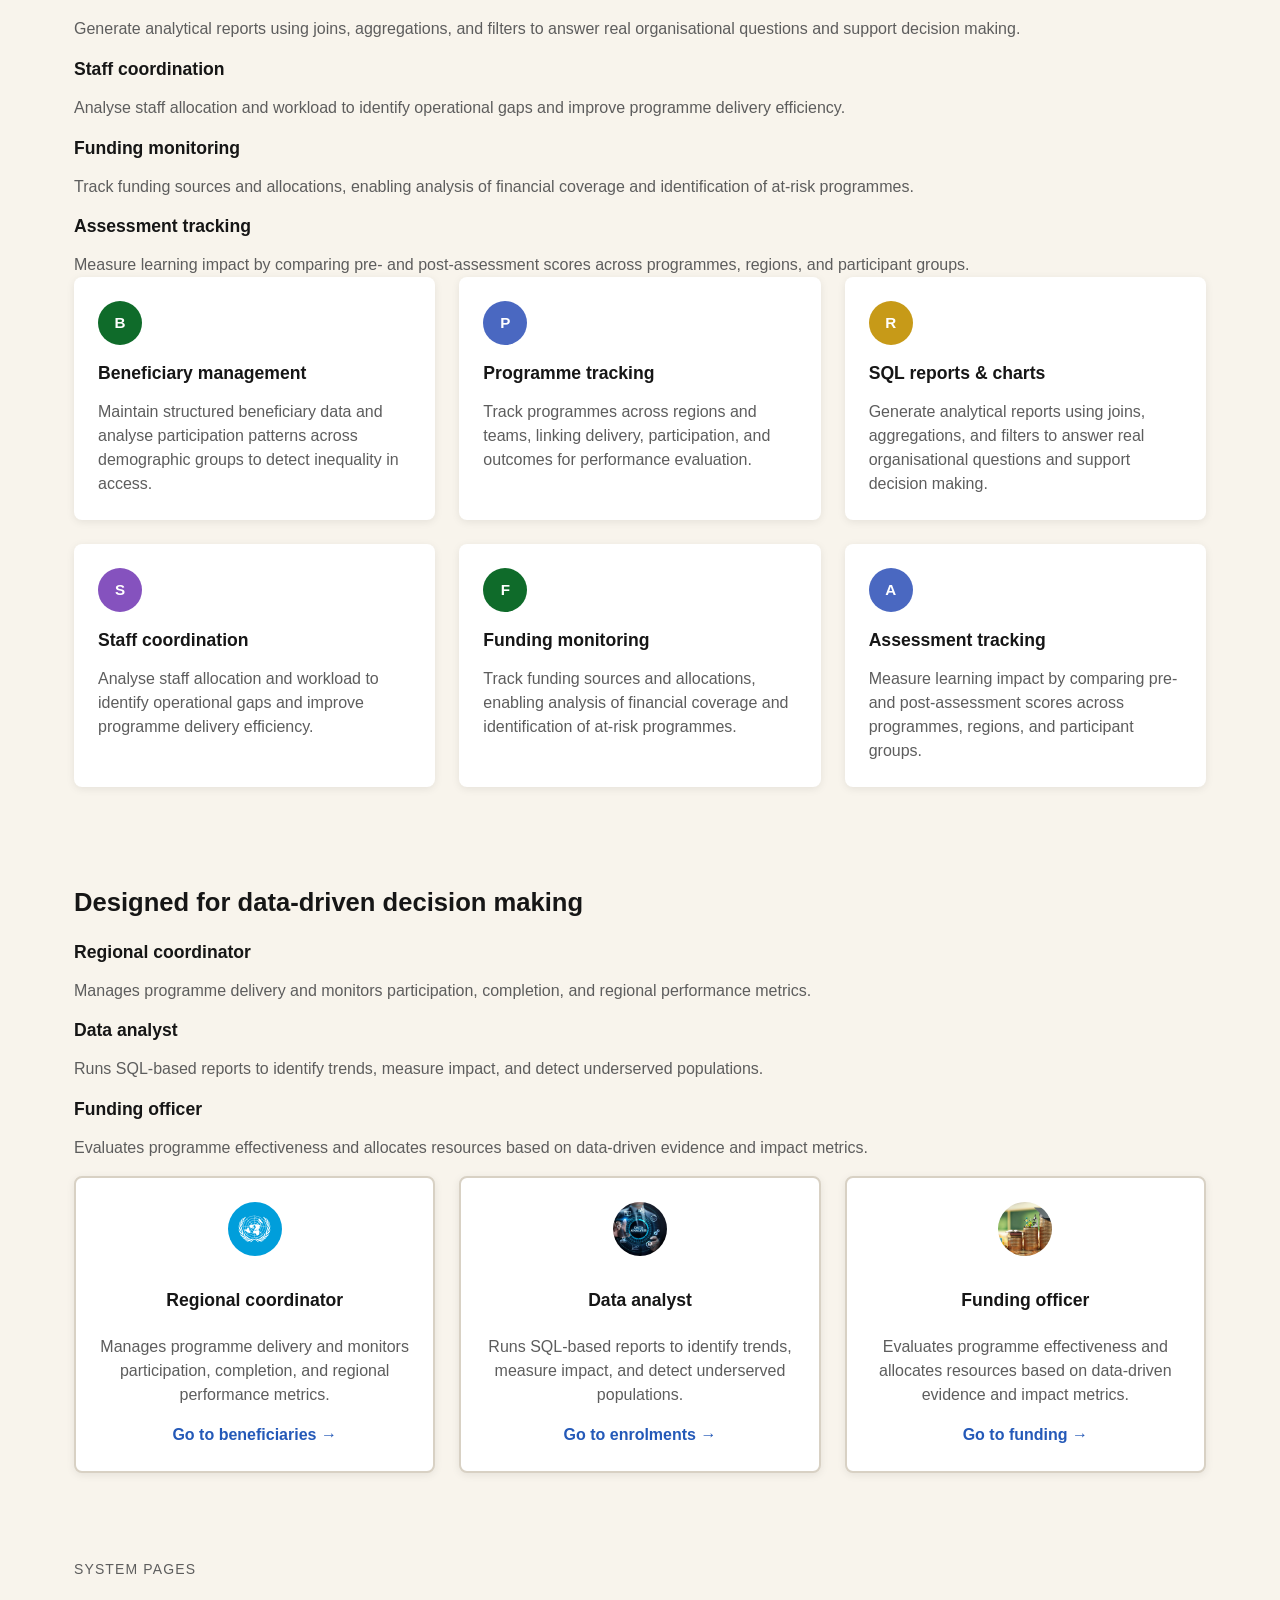
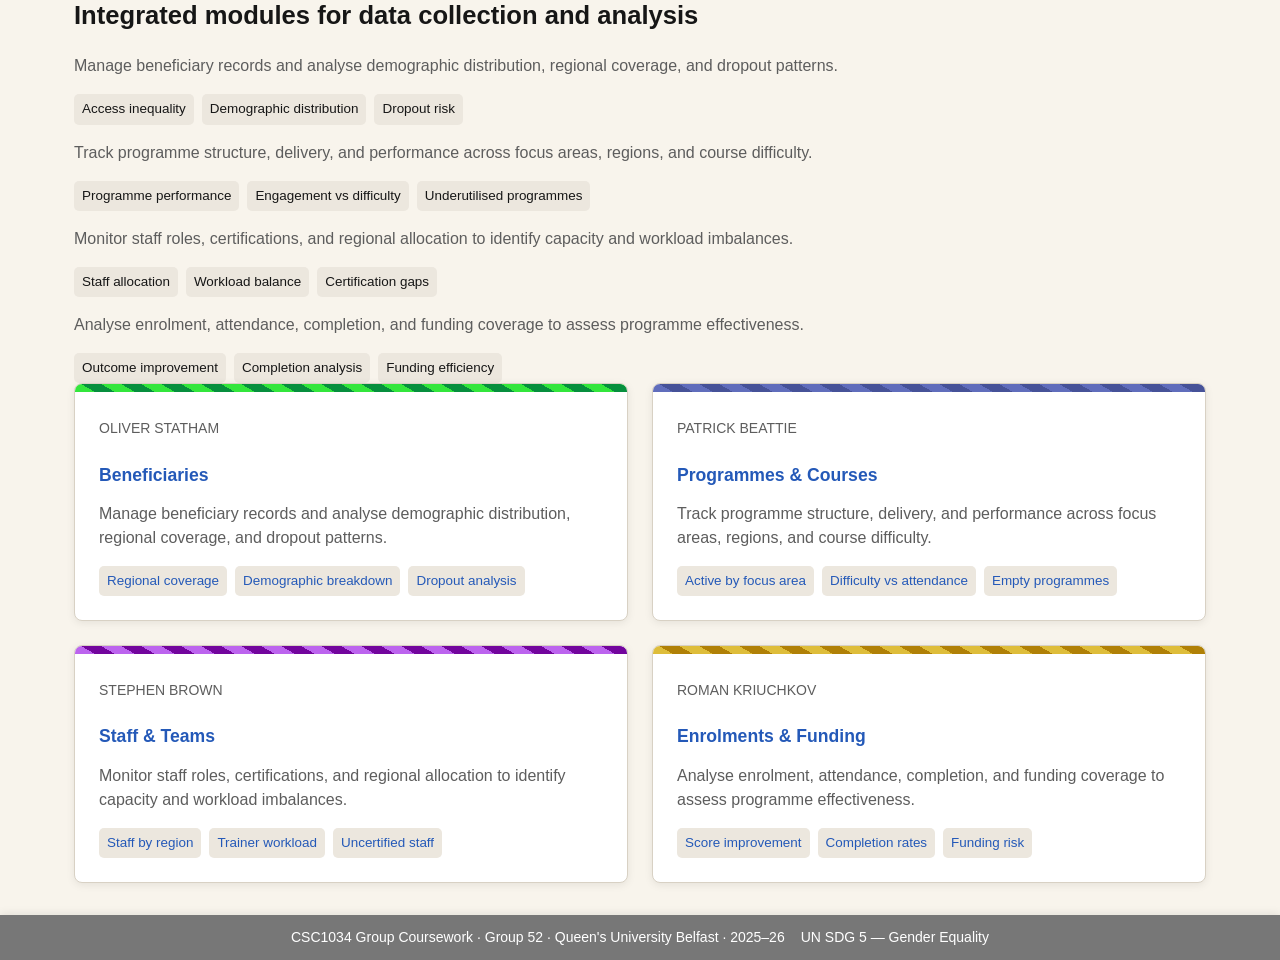
==== commit 675d3dde: "refactored js" ====
--- a/Website/src/html/index.html
+++ b/Website/src/html/index.html
@@ -393,9 +393,9 @@
 
   <div id="footer-placeholder"></div>
 
+  <!-- Global utilities -->
   <script src="../js/loadComponents.js"></script>
-  <script src="../js/repository.js"></script>
-  
+  <script src="../js/core/repository.js"></script>
   <script src="../js/main.js"></script>
 
 </body>
--- a/Website/src/css/style.css
+++ b/Website/src/css/style.css
@@ -353,14 +353,37 @@
 }
 
 .btn--outline {
-    border-color: rgba(255, 255, 255, 0.45);
-    color: #ffffff;
-    background: rgba(255, 255, 255, 0.04);
+    border-color: #333333;
+    color: #161616;
+    background: #f5f5f5;
 }
 
 .btn--outline:hover {
     color: #ffffff;
-    background: rgba(255, 255, 255, 0.12);
+    background: #333333;
+    border-color: #333333;
+}
+
+.btn--action {
+    border-color: #0f6b2a;
+    color: #ffffff;
+    background: #0f6b2a;
+}
+
+.btn--action:hover {
+    background: #0a4a1f;
+    border-color: #0a4a1f;
+}
+
+.btn--action--danger {
+    border-color: #d94d4d;
+    color: #ffffff;
+    background: #d94d4d;
+}
+
+.btn--action--danger:hover {
+    background: #c43a3a;
+    border-color: #c43a3a;
 }
 
 .hero__visual {
@@ -824,6 +847,24 @@
 
 .form-field--inline input {
     width: auto;
+    margin: 0;
+}
+
+.form-field--inline input[type="checkbox"] {
+    width: 18px;
+    height: 18px;
+    padding: 0;
+    margin: 0;
+    vertical-align: middle;
+    cursor: pointer;
+}
+
+.form-field--inline label {
+    display: flex;
+    align-items: center;
+    gap: var(--spacing-xs);
+    margin: 0;
+    cursor: pointer;
 }
 
 .field-error {
@@ -898,6 +939,21 @@
     position: sticky;
     top: 0;
     z-index: 2;
+}
+
+.table td.actions {
+    white-space: nowrap;
+}
+
+.table td.actions .btn {
+    display: inline-flex;
+    align-items: center;
+    justify-content: center;
+    margin-right: var(--spacing-xs);
+}
+
+.table td.actions .btn:last-child {
+    margin-right: 0;
 }
 
 
@@ -1021,6 +1077,7 @@
 .form-row {
     display: flex;
     flex-wrap: wrap;
+    align-items: flex-end;
     gap: var(--spacing-md);
     margin-bottom: var(--spacing-md);
 }
@@ -1030,5 +1087,12 @@
     min-width: 0;
 }
 
+.form-row > .form-field.form-field--inline {
+    margin-left: auto;
+    flex: 0 0 auto;
+    justify-content: flex-end;
+    align-self: flex-end;
+}
+
 /* === SECTION 4 END ========================================= */
 
